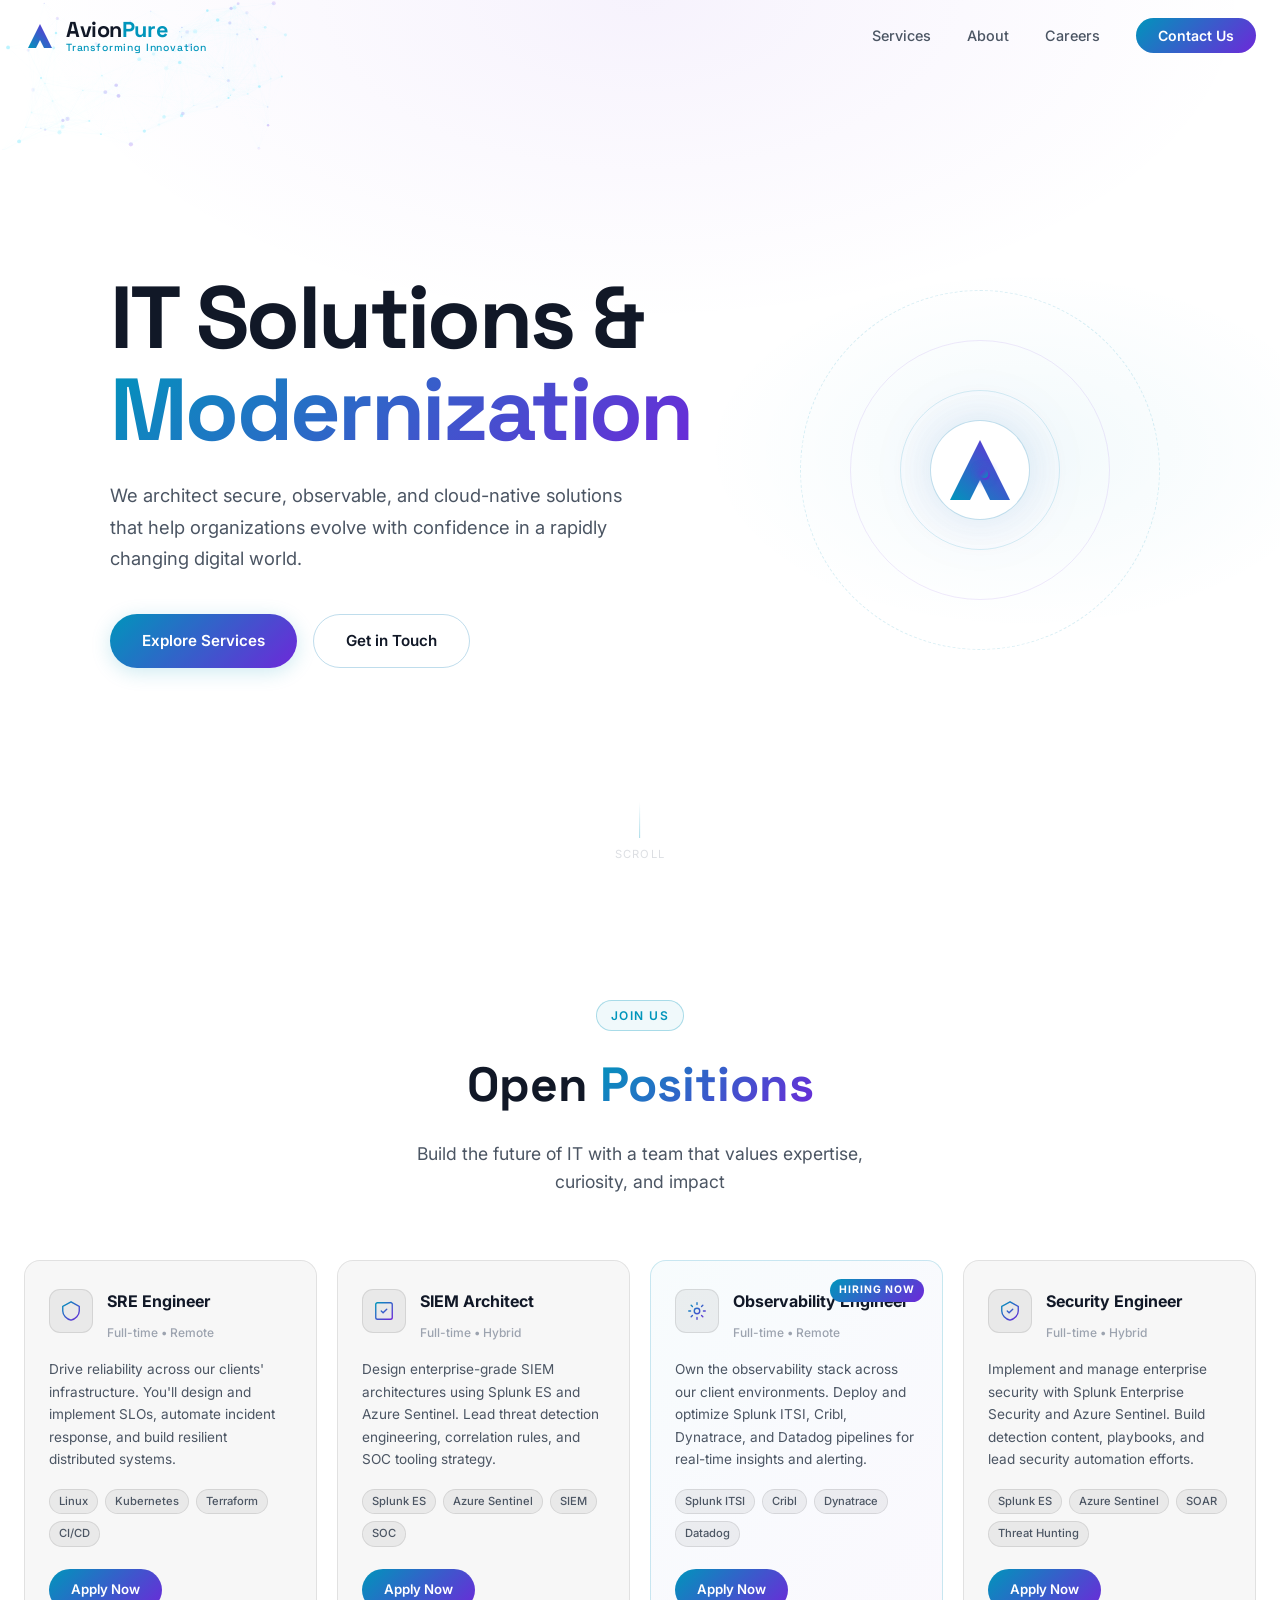
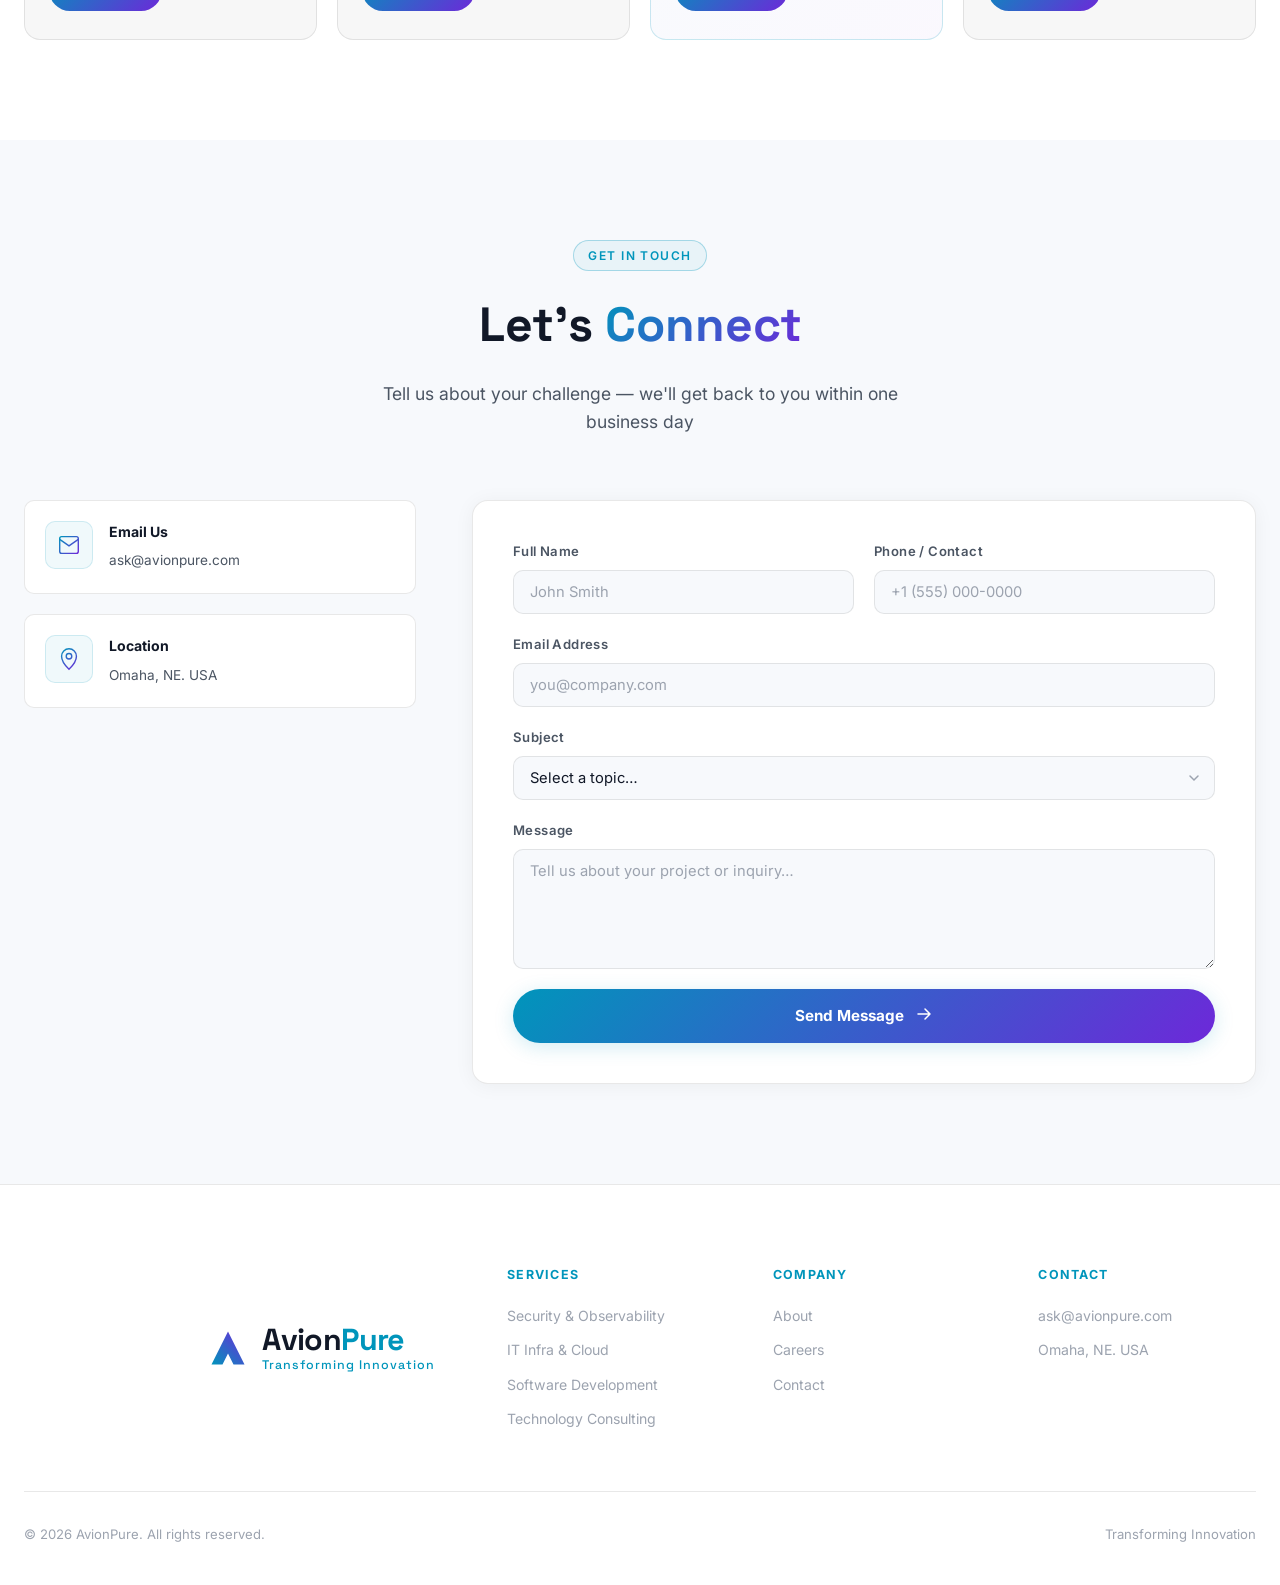
==== index.html @ 93a1b719 "Initial commit — AvionPure corporate website Multi-page website including: - Home (hero, careers, co" ====
<!DOCTYPE html>
<html lang="en">
<head>
  <meta charset="UTF-8" />
  <meta name="viewport" content="width=device-width, initial-scale=1.0" />
  <title>AvionPure — Transforming Innovation</title>
  <link rel="stylesheet" href="styles.css" />
  <link rel="preconnect" href="https://fonts.googleapis.com" />
  <link rel="preconnect" href="https://fonts.gstatic.com" crossorigin />
  <link href="https://fonts.googleapis.com/css2?family=Inter:wght@300;400;500;600;700;800;900&family=Space+Grotesk:wght@400;500;600;700&display=swap" rel="stylesheet" />
</head>
<body>

  <!-- ======= NAV ======= -->
  <nav id="navbar">
    <div class="nav-inner">
      <a href="#hero" class="logo">
        <span class="logo-icon">
          <svg width="32" height="32" viewBox="0 0 32 32" fill="none">
            <path d="M4 28L16 4L28 28H20L16 20L12 28H4Z" fill="url(#logoGrad)"/>
            <defs>
              <linearGradient id="logoGrad" x1="4" y1="28" x2="28" y2="4" gradientUnits="userSpaceOnUse">
                <stop stop-color="#0095bb"/>
                <stop offset="1" stop-color="#6d28d9"/>
              </linearGradient>
            </defs>
          </svg>
        </span>
        <div class="logo-text-wrap">
          <span class="logo-name">Avion<span class="logo-accent">Pure</span></span>
          <span class="logo-tagline">Transforming Innovation</span>
        </div>
      </a>
      <ul class="nav-links">
        <li><a href="services.html">Services</a></li>
        <li><a href="about.html">About</a></li>
        <li><a href="#careers">Careers</a></li>
        <li><a href="#contact" class="btn-nav">Contact Us</a></li>
      </ul>
      <button class="hamburger" id="hamburger" aria-label="Menu">
        <span></span><span></span><span></span>
      </button>
    </div>
    <div class="mobile-menu" id="mobileMenu">
      <a href="services.html">Services</a>
      <a href="about.html">About</a>
      <a href="#careers">Careers</a>
      <a href="#contact">Contact Us</a>
    </div>
  </nav>

  <!-- ======= HERO ======= -->
  <section id="hero">
    <canvas id="particleCanvas"></canvas>
    <div class="hero-content">
      <h1 class="hero-title">
        IT Solutions &amp;<br/>
        <span class="gradient-text">Modernization</span>
      </h1>
      <p class="hero-sub">
        We architect secure, observable, and cloud-native solutions that help organizations evolve with confidence in a rapidly changing digital world.
      </p>
      <div class="hero-cta">
        <a href="services.html" class="btn-primary">Explore Services</a>
        <a href="#contact" class="btn-ghost">Get in Touch</a>
      </div>
    </div>
    <div class="hero-visual">
      <div class="orbit-ring ring-1"></div>
      <div class="orbit-ring ring-2"></div>
      <div class="orbit-ring ring-3"></div>
      <div class="orbit-center">
        <svg width="80" height="80" viewBox="0 0 80 80" fill="none">
          <path d="M10 70L40 10L70 70H50L40 50L30 70H10Z" fill="url(#heroGrad)"/>
          <defs>
            <linearGradient id="heroGrad" x1="10" y1="70" x2="70" y2="10" gradientUnits="userSpaceOnUse">
              <stop stop-color="#0095bb"/>
              <stop offset="1" stop-color="#6d28d9"/>
            </linearGradient>
          </defs>
        </svg>
      </div>
      <div class="orbit-dot dot-1"></div>
      <div class="orbit-dot dot-2"></div>
      <div class="orbit-dot dot-3"></div>
    </div>
    <div class="scroll-indicator">
      <div class="scroll-line"></div>
      <span>Scroll</span>
    </div>
  </section>

  <!-- ======= CAREERS ======= -->
  <section id="careers">
    <div class="container">
      <div class="section-header">
        <div class="section-tag">Join Us</div>
        <h2>Open <span class="gradient-text">Positions</span></h2>
        <p>Build the future of IT with a team that values expertise, curiosity, and impact</p>
      </div>
      <div class="jobs-list">

        <div class="job-card">
          <div class="job-header">
            <div class="job-icon">
              <svg width="22" height="22" viewBox="0 0 24 24" fill="none">
                <path d="M12 2L3 7V12C3 16.55 7.08 20.74 12 22C16.92 20.74 21 16.55 21 12V7L12 2Z" stroke="url(#j1)" stroke-width="1.5" fill="none"/>
                <defs><linearGradient id="j1" x1="3" y1="2" x2="21" y2="22" gradientUnits="userSpaceOnUse"><stop stop-color="#0095bb"/><stop offset="1" stop-color="#6d28d9"/></linearGradient></defs>
              </svg>
            </div>
            <div>
              <h3>SRE Engineer</h3>
              <span class="job-type">Full-time &bull; Remote</span>
            </div>
          </div>
          <p>Drive reliability across our clients' infrastructure. You'll design and implement SLOs, automate incident response, and build resilient distributed systems.</p>
          <div class="job-skills">
            <span>Linux</span><span>Kubernetes</span><span>Terraform</span><span>CI/CD</span>
          </div>
          <a href="jobs/job-sre-engineer.html" class="btn-apply">Apply Now</a>
        </div>

        <div class="job-card">
          <div class="job-header">
            <div class="job-icon">
              <svg width="22" height="22" viewBox="0 0 24 24" fill="none">
                <rect x="3" y="3" width="18" height="18" rx="2" stroke="url(#j2)" stroke-width="1.5" fill="none"/>
                <path d="M9 12L11 14L15 10" stroke="url(#j2)" stroke-width="1.5" stroke-linecap="round"/>
                <defs><linearGradient id="j2" x1="3" y1="3" x2="21" y2="21" gradientUnits="userSpaceOnUse"><stop stop-color="#0095bb"/><stop offset="1" stop-color="#6d28d9"/></linearGradient></defs>
              </svg>
            </div>
            <div>
              <h3>SIEM Architect</h3>
              <span class="job-type">Full-time &bull; Hybrid</span>
            </div>
          </div>
          <p>Design enterprise-grade SIEM architectures using Splunk ES and Azure Sentinel. Lead threat detection engineering, correlation rules, and SOC tooling strategy.</p>
          <div class="job-skills">
            <span>Splunk ES</span><span>Azure Sentinel</span><span>SIEM</span><span>SOC</span>
          </div>
          <a href="jobs/job-siem-architect.html" class="btn-apply">Apply Now</a>
        </div>

        <div class="job-card featured-job">
          <div class="job-badge">Hiring Now</div>
          <div class="job-header">
            <div class="job-icon">
              <svg width="22" height="22" viewBox="0 0 24 24" fill="none">
                <circle cx="12" cy="12" r="3" stroke="url(#j3)" stroke-width="1.5" fill="none"/>
                <path d="M12 5V3M12 21V19M5 12H3M21 12H19M7.05 7.05L5.64 5.64M18.36 18.36L16.95 16.95M7.05 16.95L5.64 18.36M18.36 5.64L16.95 7.05" stroke="url(#j3)" stroke-width="1.5" stroke-linecap="round"/>
                <defs><linearGradient id="j3" x1="3" y1="3" x2="21" y2="21" gradientUnits="userSpaceOnUse"><stop stop-color="#0095bb"/><stop offset="1" stop-color="#6d28d9"/></linearGradient></defs>
              </svg>
            </div>
            <div>
              <h3>Observability Engineer</h3>
              <span class="job-type">Full-time &bull; Remote</span>
            </div>
          </div>
          <p>Own the observability stack across our client environments. Deploy and optimize Splunk ITSI, Cribl, Dynatrace, and Datadog pipelines for real-time insights and alerting.</p>
          <div class="job-skills">
            <span>Splunk ITSI</span><span>Cribl</span><span>Dynatrace</span><span>Datadog</span>
          </div>
          <a href="jobs/job-observability-engineer.html" class="btn-apply">Apply Now</a>
        </div>

        <div class="job-card">
          <div class="job-header">
            <div class="job-icon">
              <svg width="22" height="22" viewBox="0 0 24 24" fill="none">
                <path d="M12 2L3 7V12C3 16.55 7.08 20.74 12 22C16.92 20.74 21 16.55 21 12V7L12 2Z" stroke="url(#j4)" stroke-width="1.5" fill="none"/>
                <path d="M9 12L11 14L15 10" stroke="url(#j4)" stroke-width="1.5" stroke-linecap="round"/>
                <defs><linearGradient id="j4" x1="3" y1="2" x2="21" y2="22" gradientUnits="userSpaceOnUse"><stop stop-color="#0095bb"/><stop offset="1" stop-color="#6d28d9"/></linearGradient></defs>
              </svg>
            </div>
            <div>
              <h3>Security Engineer</h3>
              <span class="job-type">Full-time &bull; Hybrid</span>
            </div>
          </div>
          <p>Implement and manage enterprise security with Splunk Enterprise Security and Azure Sentinel. Build detection content, playbooks, and lead security automation efforts.</p>
          <div class="job-skills">
            <span>Splunk ES</span><span>Azure Sentinel</span><span>SOAR</span><span>Threat Hunting</span>
          </div>
          <a href="jobs/job-security-engineer.html" class="btn-apply">Apply Now</a>
        </div>

      </div>
    </div>
  </section>

  <!-- ======= CONTACT ======= -->
  <section id="contact">
    <div class="container">
      <div class="section-header">
        <div class="section-tag">Get in Touch</div>
        <h2>Let's <span class="gradient-text">Connect</span></h2>
        <p>Tell us about your challenge — we'll get back to you within one business day</p>
      </div>
      <div class="contact-grid">
        <div class="contact-info">
          <div class="contact-card">
            <div class="contact-icon">
              <svg width="26" height="26" viewBox="0 0 28 28" fill="none">
                <path d="M4 7C4 5.9 4.9 5 6 5H22C23.1 5 24 5.9 24 7V21C24 22.1 23.1 23 22 23H6C4.9 23 4 22.1 4 21V7Z" stroke="url(#c1)" stroke-width="1.5" fill="none"/>
                <path d="M4 8L14 15L24 8" stroke="url(#c1)" stroke-width="1.5"/>
                <defs><linearGradient id="c1" x1="4" y1="5" x2="24" y2="23" gradientUnits="userSpaceOnUse"><stop stop-color="#0095bb"/><stop offset="1" stop-color="#6d28d9"/></linearGradient></defs>
              </svg>
            </div>
            <div>
              <h4>Email Us</h4>
              <a href="mailto:ask@avionpure.com">ask@avionpure.com</a>
            </div>
          </div>
          <div class="contact-card">
            <div class="contact-icon">
              <svg width="26" height="26" viewBox="0 0 28 28" fill="none">
                <path d="M14 3C9.58 3 6 6.58 6 11C6 17.5 14 25 14 25C14 25 22 17.5 22 11C22 6.58 18.42 3 14 3Z" stroke="url(#c3)" stroke-width="1.5" fill="none"/>
                <circle cx="14" cy="11" r="3" stroke="url(#c3)" stroke-width="1.5" fill="none"/>
                <defs><linearGradient id="c3" x1="6" y1="3" x2="22" y2="25" gradientUnits="userSpaceOnUse"><stop stop-color="#0095bb"/><stop offset="1" stop-color="#6d28d9"/></linearGradient></defs>
              </svg>
            </div>
            <div>
              <h4>Location</h4>
              <span>Omaha, NE. USA</span>
            </div>
          </div>
        </div>

        <form class="contact-form" id="contactForm" novalidate>
          <div class="form-row">
            <div class="form-group">
              <label for="name">Full Name</label>
              <input type="text" id="name" name="name" placeholder="John Smith" required />
            </div>
            <div class="form-group">
              <label for="phone">Phone / Contact</label>
              <input type="text" id="phone" name="phone" placeholder="+1 (555) 000-0000" />
            </div>
          </div>
          <div class="form-group">
            <label for="email">Email Address</label>
            <input type="email" id="email" name="email" placeholder="you@company.com" required />
          </div>
          <div class="form-group">
            <label for="subject">Subject</label>
            <select id="subject" name="subject">
              <option value="">Select a topic…</option>
              <option>Security &amp; Observability</option>
              <option>IT Infra &amp; Cloud</option>
              <option>Software Development</option>
              <option>Technology Consulting</option>
              <option>Careers</option>
              <option>Other</option>
            </select>
          </div>
          <div class="form-group">
            <label for="message">Message</label>
            <textarea id="message" name="message" rows="5" placeholder="Tell us about your project or inquiry…" required></textarea>
          </div>
          <button type="submit" class="btn-submit">
            <span class="btn-text">Send Message</span>
            <span class="btn-icon">
              <svg width="20" height="20" viewBox="0 0 20 20" fill="none">
                <path d="M4 10H16M16 10L11 5M16 10L11 15" stroke="white" stroke-width="1.5" stroke-linecap="round"/>
              </svg>
            </span>
          </button>
          <div class="form-success" id="formSuccess">
            <svg width="24" height="24" viewBox="0 0 24 24" fill="none">
              <circle cx="12" cy="12" r="10" fill="url(#suc)"/>
              <path d="M8 12L11 15L16 9" stroke="white" stroke-width="2" stroke-linecap="round"/>
              <defs><linearGradient id="suc" x1="2" y1="2" x2="22" y2="22" gradientUnits="userSpaceOnUse"><stop stop-color="#0095bb"/><stop offset="1" stop-color="#6d28d9"/></linearGradient></defs>
            </svg>
            Message sent! We'll be in touch shortly.
          </div>
        </form>
      </div>
    </div>
  </section>

  <!-- ======= FOOTER ======= -->
  <footer>
    <div class="container">
      <div class="footer-grid">
        <div class="footer-brand">
          <a href="#hero" class="logo">
            <span class="logo-icon">
              <svg width="28" height="28" viewBox="0 0 32 32" fill="none">
                <path d="M4 28L16 4L28 28H20L16 20L12 28H4Z" fill="url(#fLogo)"/>
                <defs><linearGradient id="fLogo" x1="4" y1="28" x2="28" y2="4" gradientUnits="userSpaceOnUse"><stop stop-color="#0095bb"/><stop offset="1" stop-color="#6d28d9"/></linearGradient></defs>
              </svg>
            </span>
            <div class="logo-text-wrap">
              <span class="logo-name">Avion<span class="logo-accent">Pure</span></span>
              <span class="logo-tagline">Transforming Innovation</span>
            </div>
          </a>
        </div>
        <div class="footer-col">
          <h5>Services</h5>
          <ul>
            <li><a href="services.html">Security &amp; Observability</a></li>
            <li><a href="services.html">IT Infra &amp; Cloud</a></li>
            <li><a href="services.html">Software Development</a></li>
            <li><a href="services.html">Technology Consulting</a></li>
          </ul>
        </div>
        <div class="footer-col">
          <h5>Company</h5>
          <ul>
            <li><a href="about.html">About</a></li>
            <li><a href="#careers">Careers</a></li>
            <li><a href="#contact">Contact</a></li>
          </ul>
        </div>
        <div class="footer-col">
          <h5>Contact</h5>
          <ul>
            <li><a href="mailto:ask@avionpure.com">ask@avionpure.com</a></li>
            <li>Omaha, NE. USA</li>
          </ul>
        </div>
      </div>
      <div class="footer-bottom">
        <span>&copy; 2026 AvionPure. All rights reserved.</span>
        <span>Transforming Innovation</span>
      </div>
    </div>
  </footer>

  <script src="script.js"></script>
</body>
</html>
---- styles.css ----
/* ===== RESET & BASE ===== */
*, *::before, *::after { box-sizing: border-box; margin: 0; padding: 0; }

:root {
  --bg: #ffffff;
  --bg2: #f7f9fc;
  --bg3: #edf0f7;
  --surface: rgba(0,0,0,0.03);
  --surface2: rgba(0,0,0,0.055);
  --border: rgba(0,0,0,0.09);
  --border2: rgba(0,120,180,0.25);
  --text: #111827;
  --text2: #4b5563;
  --text3: #9ca3af;
  --cyan: #0095bb;
  --purple: #6d28d9;
  --grad: linear-gradient(135deg, #0095bb, #6d28d9);
  --grad2: linear-gradient(135deg, #6d28d9, #0095bb);
  --glow-cyan: 0 0 40px rgba(0,149,187,0.12);
  --glow-purple: 0 0 40px rgba(109,40,217,0.12);
  --radius: 16px;
  --radius-sm: 10px;
  --transition: 0.3s cubic-bezier(0.4,0,0.2,1);
}

html { scroll-behavior: smooth; font-size: 16px; }

body {
  background: var(--bg);
  color: var(--text);
  font-family: 'Inter', sans-serif;
  line-height: 1.6;
  overflow-x: hidden;
}

.container { max-width: 1280px; margin: 0 auto; padding: 0 24px; }

a { text-decoration: none; color: inherit; }
ul { list-style: none; }
img { display: block; max-width: 100%; }

/* ===== SCROLLBAR ===== */
::-webkit-scrollbar { width: 6px; }
::-webkit-scrollbar-track { background: var(--bg2); }
::-webkit-scrollbar-thumb { background: rgba(0,149,187,0.3); border-radius: 3px; }

/* ===== SELECTION ===== */
::selection { background: rgba(0,149,187,0.15); color: var(--text); }

/* ===== GRADIENT TEXT ===== */
.gradient-text {
  background: var(--grad);
  -webkit-background-clip: text;
  background-clip: text;
  -webkit-text-fill-color: transparent;
}

/* ===== SECTION BASE ===== */
section { padding: 100px 0; position: relative; }
section:nth-child(even) { background: var(--bg2); }

.section-header { text-align: center; margin-bottom: 64px; }
.section-header h2 { font-size: clamp(2rem, 4vw, 3rem); font-weight: 800; font-family: 'Space Grotesk', sans-serif; margin-bottom: 16px; }
.section-header p { color: var(--text2); font-size: 1.1rem; max-width: 520px; margin: 0 auto; }

.section-tag {
  display: inline-block;
  font-size: 0.75rem;
  font-weight: 600;
  letter-spacing: 0.12em;
  text-transform: uppercase;
  color: var(--cyan);
  border: 1px solid rgba(0,149,187,0.3);
  background: rgba(0,149,187,0.06);
  padding: 5px 14px;
  border-radius: 100px;
  margin-bottom: 16px;
}

/* ===== NAVBAR ===== */
#navbar {
  position: fixed;
  top: 0; left: 0; right: 0;
  z-index: 1000;
  transition: var(--transition);
  padding: 0;
}
#navbar.scrolled {
  background: rgba(255,255,255,0.92);
  backdrop-filter: blur(20px);
  border-bottom: 1px solid var(--border);
  box-shadow: 0 2px 24px rgba(0,0,0,0.07);
}
.nav-inner {
  max-width: 1280px;
  margin: 0 auto;
  padding: 18px 24px;
  display: flex;
  align-items: center;
  justify-content: space-between;
}
.logo {
  font-family: 'Space Grotesk', sans-serif;
  font-weight: 700;
  display: flex;
  align-items: center;
  gap: 10px;
  color: var(--text);
  letter-spacing: -0.02em;
  text-decoration: none;
}
.logo-text-wrap {
  display: flex;
  flex-direction: column;
  line-height: 1.1;
}
.logo-name {
  font-size: 1.35rem;
  font-weight: 700;
  letter-spacing: -0.02em;
}
.logo-accent { color: var(--cyan); }
.logo-tagline {
  font-size: 0.65rem;
  font-weight: 500;
  letter-spacing: 0.08em;
  text-transform: none;
  color: var(--cyan);
}
.logo-icon { display: flex; align-items: center; }
.nav-links {
  display: flex;
  align-items: center;
  gap: 36px;
}
.nav-links a {
  font-size: 0.9rem;
  font-weight: 500;
  color: var(--text2);
  transition: color var(--transition);
}
.nav-links a:hover { color: var(--text); }
.btn-nav {
  background: var(--grad);
  color: white !important;
  padding: 9px 22px;
  border-radius: 100px;
  font-weight: 600 !important;
  font-size: 0.88rem !important;
  transition: opacity var(--transition), transform var(--transition) !important;
}
.btn-nav:hover { opacity: 0.9; transform: translateY(-1px); }
.hamburger {
  display: none;
  flex-direction: column;
  gap: 5px;
  background: none;
  border: none;
  cursor: pointer;
  padding: 4px;
}
.hamburger span {
  display: block;
  width: 24px; height: 2px;
  background: var(--text);
  border-radius: 2px;
  transition: var(--transition);
}
.mobile-menu {
  display: none;
  flex-direction: column;
  gap: 0;
  background: rgba(255,255,255,0.97);
  border-top: 1px solid var(--border);
  padding: 0;
  max-height: 0;
  overflow: hidden;
  transition: max-height 0.4s ease, padding 0.3s;
}
.mobile-menu.open {
  max-height: 300px;
  padding: 12px 0 20px;
}
.mobile-menu a {
  padding: 14px 28px;
  font-size: 1rem;
  font-weight: 500;
  color: var(--text2);
  transition: color var(--transition);
}
.mobile-menu a:hover { color: var(--cyan); }

/* ===== HERO ===== */
#hero {
  min-height: 100vh;
  display: flex;
  align-items: center;
  justify-content: center;
  position: relative;
  overflow: hidden;
  padding: 120px 24px 80px;
  background: radial-gradient(ellipse 80% 60% at 50% 0%, rgba(109,40,217,0.06) 0%, transparent 60%),
              radial-gradient(ellipse 50% 40% at 80% 50%, rgba(0,149,187,0.05) 0%, transparent 50%),
              var(--bg);
}
#particleCanvas {
  position: absolute;
  inset: 0;
  pointer-events: none;
  opacity: 0.45;
}
.hero-content {
  position: relative;
  z-index: 2;
  max-width: 680px;
  flex: 1;
}
.hero-badge {
  display: inline-flex;
  align-items: center;
  gap: 8px;
  font-size: 0.8rem;
  font-weight: 600;
  letter-spacing: 0.1em;
  text-transform: uppercase;
  color: var(--cyan);
  border: 1px solid rgba(0,149,187,0.25);
  background: rgba(0,149,187,0.06);
  padding: 6px 16px;
  border-radius: 100px;
  margin-bottom: 28px;
  animation: fadeUp 0.8s ease both;
}
.hero-badge::before {
  content: '';
  width: 6px; height: 6px;
  border-radius: 50%;
  background: var(--cyan);
  animation: pulse 2s infinite;
}
@keyframes pulse {
  0%, 100% { opacity: 1; transform: scale(1); }
  50% { opacity: 0.4; transform: scale(0.7); }
}
.hero-title {
  font-family: 'Space Grotesk', sans-serif;
  font-size: clamp(3rem, 7vw, 5.5rem);
  font-weight: 800;
  line-height: 1.05;
  letter-spacing: -0.03em;
  margin-bottom: 24px;
  color: var(--text);
  animation: fadeUp 0.8s 0.1s ease both;
}
.hero-sub {
  font-size: 1.15rem;
  color: var(--text2);
  line-height: 1.7;
  max-width: 520px;
  margin-bottom: 40px;
  animation: fadeUp 0.8s 0.2s ease both;
}
.hero-cta {
  display: flex;
  gap: 16px;
  flex-wrap: wrap;
  animation: fadeUp 0.8s 0.3s ease both;
}
.btn-primary {
  display: inline-flex;
  align-items: center;
  gap: 8px;
  background: var(--grad);
  color: white;
  padding: 14px 32px;
  border-radius: 100px;
  font-weight: 600;
  font-size: 0.95rem;
  transition: transform var(--transition), box-shadow var(--transition);
  box-shadow: 0 4px 20px rgba(0,149,187,0.2);
}
.btn-primary:hover {
  transform: translateY(-2px);
  box-shadow: 0 8px 28px rgba(0,149,187,0.3);
}
.btn-ghost {
  display: inline-flex;
  align-items: center;
  gap: 8px;
  background: transparent;
  color: var(--text);
  padding: 14px 32px;
  border-radius: 100px;
  font-weight: 600;
  font-size: 0.95rem;
  border: 1px solid var(--border2);
  transition: background var(--transition), border-color var(--transition), transform var(--transition);
}
.btn-ghost:hover {
  background: rgba(0,149,187,0.05);
  border-color: var(--cyan);
  transform: translateY(-2px);
}

/* ===== HERO VISUAL ===== */
.hero-visual {
  position: relative;
  width: 380px;
  height: 380px;
  flex-shrink: 0;
  display: none;
}
@media (min-width: 1024px) { .hero-visual { display: block; } }

.orbit-ring {
  position: absolute;
  border-radius: 50%;
  border: 1px solid rgba(0,149,187,0.15);
  top: 50%; left: 50%;
  transform: translate(-50%, -50%);
}
.ring-1 { width: 160px; height: 160px; animation: spin 8s linear infinite; }
.ring-2 { width: 260px; height: 260px; border-color: rgba(109,40,217,0.1); animation: spin 14s linear infinite reverse; }
.ring-3 { width: 360px; height: 360px; border-style: dashed; animation: spin 22s linear infinite; }

.orbit-center {
  position: absolute;
  top: 50%; left: 50%;
  transform: translate(-50%, -50%);
  width: 100px; height: 100px;
  background: var(--bg);
  border: 1px solid var(--border2);
  border-radius: 50%;
  display: flex;
  align-items: center;
  justify-content: center;
  box-shadow: 0 0 40px rgba(0,149,187,0.1), 0 0 80px rgba(109,40,217,0.07);
  animation: float 4s ease-in-out infinite;
}

.orbit-dot {
  position: absolute;
  width: 10px; height: 10px;
  border-radius: 50%;
  background: var(--grad);
  top: 50%; left: 50%;
}
.dot-1 { animation: orbitDot 8s linear infinite; box-shadow: 0 0 10px var(--cyan); }
.dot-2 { animation: orbitDot2 14s linear infinite reverse; box-shadow: 0 0 10px var(--purple); width: 7px; height: 7px; }
.dot-3 { animation: orbitDot3 22s linear infinite; background: var(--grad2); box-shadow: 0 0 10px var(--purple); width: 8px; height: 8px; }

@keyframes orbitDot {
  from { transform: rotate(0deg) translateX(80px); }
  to   { transform: rotate(360deg) translateX(80px); }
}
@keyframes orbitDot2 {
  from { transform: rotate(0deg) translateX(130px); }
  to   { transform: rotate(360deg) translateX(130px); }
}
@keyframes orbitDot3 {
  from { transform: rotate(60deg) translateX(180px); }
  to   { transform: rotate(420deg) translateX(180px); }
}

@keyframes spin { from { transform: translate(-50%,-50%) rotate(0); } to { transform: translate(-50%,-50%) rotate(360deg); } }
@keyframes float { 0%, 100% { transform: translate(-50%,-50%) translateY(0); } 50% { transform: translate(-50%,-50%) translateY(-12px); } }

/* ===== SCROLL INDICATOR ===== */
.scroll-indicator {
  position: absolute;
  bottom: 36px;
  left: 50%;
  transform: translateX(-50%);
  display: flex;
  flex-direction: column;
  align-items: center;
  gap: 8px;
  opacity: 0.35;
  font-size: 0.7rem;
  letter-spacing: 0.1em;
  text-transform: uppercase;
  color: var(--text3);
}
.scroll-line {
  width: 1px;
  height: 36px;
  background: linear-gradient(to bottom, transparent, var(--cyan));
  animation: scrollPulse 2s ease infinite;
}
@keyframes scrollPulse {
  0% { transform: scaleY(0); transform-origin: top; }
  50% { transform: scaleY(1); transform-origin: top; }
  51% { transform: scaleY(1); transform-origin: bottom; }
  100% { transform: scaleY(0); transform-origin: bottom; }
}

/* ===== SERVICES ===== */
#services { background: var(--bg); }
.services-grid {
  display: grid;
  grid-template-columns: repeat(4, 1fr);
  gap: 20px;
}
@media (max-width: 1024px) { .services-grid { grid-template-columns: repeat(2, 1fr); } }
@media (max-width: 600px)  { .services-grid { grid-template-columns: 1fr; } }

.service-card {
  position: relative;
  background: var(--surface);
  border: 1px solid var(--border);
  border-radius: var(--radius);
  padding: 32px 26px;
  transition: transform var(--transition), border-color var(--transition), box-shadow var(--transition);
  overflow: hidden;
  cursor: default;
}
.service-card:hover {
  transform: translateY(-5px);
  border-color: rgba(0,149,187,0.3);
  box-shadow: 0 8px 32px rgba(0,0,0,0.07);
}
.service-card:hover .card-glow { opacity: 1; }
.card-glow {
  position: absolute;
  inset: -1px;
  border-radius: var(--radius);
  background: radial-gradient(ellipse at top left, rgba(0,149,187,0.06), transparent 60%);
  opacity: 0;
  transition: opacity var(--transition);
  pointer-events: none;
}
.service-card.featured {
  border-color: rgba(0,149,187,0.2);
  background: linear-gradient(135deg, rgba(0,149,187,0.04), rgba(109,40,217,0.04));
}
.featured-badge {
  position: absolute;
  top: 18px; right: 18px;
  font-size: 0.68rem;
  font-weight: 600;
  letter-spacing: 0.08em;
  text-transform: uppercase;
  background: var(--grad);
  color: white;
  padding: 3px 10px;
  border-radius: 100px;
}
.service-icon {
  width: 58px; height: 58px;
  background: var(--surface2);
  border: 1px solid var(--border);
  border-radius: 13px;
  display: flex;
  align-items: center;
  justify-content: center;
  margin-bottom: 20px;
  transition: border-color var(--transition);
}
.service-card:hover .service-icon { border-color: rgba(0,149,187,0.3); }
.service-card h3 {
  font-family: 'Space Grotesk', sans-serif;
  font-size: 1.08rem;
  font-weight: 700;
  margin-bottom: 10px;
  color: var(--text);
}
.service-card p { color: var(--text2); font-size: 0.88rem; line-height: 1.65; margin-bottom: 18px; }
.service-tags { display: flex; flex-wrap: wrap; gap: 7px; margin-bottom: 20px; }
.service-tags li {
  font-size: 0.7rem;
  font-weight: 600;
  letter-spacing: 0.04em;
  color: var(--cyan);
  background: rgba(0,149,187,0.07);
  border: 1px solid rgba(0,149,187,0.15);
  padding: 3px 9px;
  border-radius: 100px;
}
.card-link {
  display: inline-flex;
  align-items: center;
  gap: 6px;
  font-size: 0.86rem;
  font-weight: 600;
  color: var(--cyan);
  transition: gap var(--transition);
}
.card-link:hover { gap: 10px; }

/* ===== ABOUT ===== */
#about { background: var(--bg2); }
.about-grid {
  display: grid;
  grid-template-columns: 1fr;
  gap: 0;
  max-width: 820px;
  margin: 0 auto;
}

.about-text .section-tag { display: inline-block; }
.about-text h2 {
  font-family: 'Space Grotesk', sans-serif;
  font-size: clamp(1.8rem, 3.5vw, 2.8rem);
  font-weight: 800;
  margin: 12px 0 20px;
  line-height: 1.1;
  color: var(--text);
}
.about-text > p { color: var(--text2); font-size: 1rem; line-height: 1.75; margin-bottom: 40px; }

.about-pillars { display: grid; grid-template-columns: repeat(3, 1fr); gap: 28px; }
@media (max-width: 700px) { .about-pillars { grid-template-columns: 1fr; gap: 20px; } }

.pillar {
  display: flex;
  flex-direction: column;
  gap: 12px;
  background: var(--bg);
  border: 1px solid var(--border);
  border-radius: var(--radius-sm);
  padding: 24px 20px;
  transition: border-color var(--transition), box-shadow var(--transition);
}
.pillar:hover {
  border-color: rgba(0,149,187,0.25);
  box-shadow: 0 4px 20px rgba(0,0,0,0.06);
}
.pillar-icon {
  width: 40px; height: 40px;
  background: linear-gradient(135deg, rgba(0,149,187,0.1), rgba(109,40,217,0.1));
  border: 1px solid rgba(0,149,187,0.2);
  border-radius: 10px;
  display: flex;
  align-items: center;
  justify-content: center;
  font-size: 1.1rem;
}
.pillar h4 { font-weight: 700; font-size: 0.95rem; color: var(--text); }
.pillar p { color: var(--text2); font-size: 0.86rem; line-height: 1.6; }

/* ===== CAREERS ===== */
#careers { background: var(--bg); }
.jobs-list {
  display: grid;
  grid-template-columns: repeat(4, 1fr);
  gap: 20px;
}
@media (max-width: 1024px) { .jobs-list { grid-template-columns: repeat(2, 1fr); } }
@media (max-width: 600px)  { .jobs-list { grid-template-columns: 1fr; } }

.job-card {
  background: var(--surface);
  border: 1px solid var(--border);
  border-radius: var(--radius);
  padding: 28px 24px;
  transition: var(--transition);
  position: relative;
  overflow: hidden;
  display: flex;
  flex-direction: column;
}
.job-card:hover {
  border-color: rgba(0,149,187,0.3);
  transform: translateY(-4px);
  box-shadow: 0 8px 28px rgba(0,0,0,0.07);
}
.job-card.featured-job {
  border-color: rgba(0,149,187,0.2);
  background: linear-gradient(135deg, rgba(0,149,187,0.03), rgba(109,40,217,0.03));
}
.job-badge {
  position: absolute;
  top: 18px; right: 18px;
  font-size: 0.65rem;
  font-weight: 700;
  letter-spacing: 0.1em;
  text-transform: uppercase;
  background: var(--grad);
  color: white;
  padding: 3px 9px;
  border-radius: 100px;
}
.job-header {
  display: flex;
  align-items: flex-start;
  gap: 14px;
  margin-bottom: 14px;
}
.job-icon {
  flex-shrink: 0;
  width: 44px; height: 44px;
  background: var(--surface2);
  border: 1px solid var(--border);
  border-radius: 11px;
  display: flex;
  align-items: center;
  justify-content: center;
  transition: border-color var(--transition);
}
.job-card:hover .job-icon { border-color: rgba(0,149,187,0.3); }
.job-header h3 { font-weight: 700; font-size: 1rem; margin-bottom: 4px; color: var(--text); }
.job-type { font-size: 0.75rem; color: var(--text3); font-weight: 500; }
.job-card > p { color: var(--text2); font-size: 0.85rem; line-height: 1.65; margin-bottom: 18px; flex: 1; }
.job-skills { display: flex; flex-wrap: wrap; gap: 7px; margin-bottom: 22px; }
.job-skills span {
  font-size: 0.7rem;
  font-weight: 500;
  color: var(--text2);
  background: var(--surface2);
  border: 1px solid var(--border);
  padding: 3px 9px;
  border-radius: 100px;
}
.btn-apply {
  display: inline-flex;
  align-items: center;
  gap: 6px;
  background: var(--grad);
  color: white;
  padding: 10px 22px;
  border-radius: 100px;
  font-weight: 600;
  font-size: 0.83rem;
  transition: transform var(--transition), box-shadow var(--transition);
  align-self: flex-start;
}
.btn-apply:hover {
  transform: translateY(-2px);
  box-shadow: 0 6px 18px rgba(0,149,187,0.22);
}

/* ===== CONTACT ===== */
#contact { background: var(--bg2); }
.contact-grid {
  display: grid;
  grid-template-columns: 1fr 2fr;
  gap: 56px;
  align-items: flex-start;
}
@media (max-width: 860px) { .contact-grid { grid-template-columns: 1fr; gap: 36px; } }

.contact-info { display: flex; flex-direction: column; gap: 20px; }
.contact-card {
  display: flex;
  align-items: flex-start;
  gap: 16px;
  background: var(--bg);
  border: 1px solid var(--border);
  border-radius: var(--radius-sm);
  padding: 20px;
  transition: var(--transition);
}
.contact-card:hover { border-color: var(--border2); transform: translateX(4px); box-shadow: 0 4px 16px rgba(0,0,0,0.06); }
.contact-icon {
  flex-shrink: 0;
  width: 48px; height: 48px;
  background: rgba(0,149,187,0.06);
  border: 1px solid rgba(0,149,187,0.15);
  border-radius: 10px;
  display: flex;
  align-items: center;
  justify-content: center;
}
.contact-card h4 { font-weight: 700; font-size: 0.88rem; margin-bottom: 4px; color: var(--text); }
.contact-card a, .contact-card span { color: var(--text2); font-size: 0.85rem; transition: color var(--transition); }
.contact-card a:hover { color: var(--cyan); }

/* ===== FORM ===== */
.contact-form {
  background: var(--bg);
  border: 1px solid var(--border);
  border-radius: var(--radius);
  padding: 40px;
  box-shadow: 0 2px 20px rgba(0,0,0,0.05);
}
.form-row { display: grid; grid-template-columns: 1fr 1fr; gap: 20px; }
@media (max-width: 600px) { .form-row { grid-template-columns: 1fr; } }

.form-group { display: flex; flex-direction: column; gap: 8px; margin-bottom: 20px; }
.form-group label { font-size: 0.82rem; font-weight: 600; color: var(--text2); letter-spacing: 0.03em; }
.form-group input,
.form-group select,
.form-group textarea {
  background: var(--bg2);
  border: 1px solid var(--border);
  border-radius: var(--radius-sm);
  padding: 12px 16px;
  color: var(--text);
  font-family: inherit;
  font-size: 0.92rem;
  transition: border-color var(--transition), box-shadow var(--transition);
  outline: none;
  width: 100%;
}
.form-group select {
  appearance: none;
  background-image: url("data:image/svg+xml,%3Csvg width='16' height='16' viewBox='0 0 16 16' fill='none' xmlns='http://www.w3.org/2000/svg'%3E%3Cpath d='M4 6L8 10L12 6' stroke='%239ca3af' stroke-width='1.5' stroke-linecap='round'/%3E%3C/svg%3E");
  background-repeat: no-repeat;
  background-position: right 12px center;
  background-color: var(--bg2);
  padding-right: 36px;
}
.form-group input:focus,
.form-group select:focus,
.form-group textarea:focus {
  border-color: rgba(0,149,187,0.4);
  box-shadow: 0 0 0 3px rgba(0,149,187,0.07);
  background: var(--bg);
}
.form-group input::placeholder,
.form-group textarea::placeholder { color: var(--text3); }
.form-group textarea { resize: vertical; min-height: 120px; }

.btn-submit {
  width: 100%;
  display: flex;
  align-items: center;
  justify-content: center;
  gap: 10px;
  background: var(--grad);
  color: white;
  border: none;
  padding: 15px 32px;
  border-radius: 100px;
  font-size: 0.95rem;
  font-weight: 700;
  font-family: inherit;
  cursor: pointer;
  transition: transform var(--transition), box-shadow var(--transition), opacity var(--transition);
  box-shadow: 0 4px 20px rgba(0,149,187,0.18);
}
.btn-submit:hover {
  transform: translateY(-2px);
  box-shadow: 0 8px 28px rgba(0,149,187,0.28);
}
.btn-submit:active { transform: translateY(0); }

.form-success {
  display: none;
  align-items: center;
  gap: 12px;
  margin-top: 16px;
  padding: 14px 18px;
  background: rgba(0,149,187,0.05);
  border: 1px solid rgba(0,149,187,0.2);
  border-radius: var(--radius-sm);
  color: var(--text);
  font-size: 0.9rem;
  font-weight: 500;
}
.form-success.show { display: flex; animation: fadeUp 0.4s ease; }

/* ===== FOOTER ===== */
footer {
  background: var(--bg);
  border-top: 1px solid var(--border);
  padding: 80px 0 40px;
}
.footer-grid {
  display: grid;
  grid-template-columns: 2fr 1fr 1fr 1fr;
  gap: 48px;
  margin-bottom: 60px;
}
@media (max-width: 860px) { .footer-grid { grid-template-columns: 1fr 1fr; gap: 32px; } }
@media (max-width: 540px) { .footer-grid { grid-template-columns: 1fr; } }

.footer-brand {
  display: flex;
  align-items: center;
  justify-content: flex-end;
  padding-right: 24px;
}
.footer-brand .logo {
  flex-direction: row;
  align-items: center;
  gap: 12px;
}
.footer-brand .logo-icon svg {
  width: 44px;
  height: 44px;
}
.footer-brand .logo-text-wrap {
  gap: 3px;
}
.footer-brand .logo-name {
  font-size: 1.9rem;
}
.footer-brand .logo-tagline {
  font-size: 0.78rem;
  letter-spacing: 0.08em;
}
.footer-col h5 {
  font-weight: 700;
  font-size: 0.78rem;
  letter-spacing: 0.1em;
  text-transform: uppercase;
  color: var(--cyan);
  margin-bottom: 20px;
}
.footer-col ul { display: flex; flex-direction: column; gap: 12px; }
.footer-col li a, .footer-col li {
  color: var(--text3);
  font-size: 0.88rem;
  transition: color var(--transition);
}
.footer-col li a:hover { color: var(--cyan); }

.footer-bottom {
  border-top: 1px solid var(--border);
  padding-top: 32px;
  display: flex;
  align-items: center;
  justify-content: space-between;
  font-size: 0.82rem;
  color: var(--text3);
  flex-wrap: wrap;
  gap: 12px;
}

/* ===== ANIMATIONS ===== */
@keyframes fadeUp {
  from { opacity: 0; transform: translateY(24px); }
  to   { opacity: 1; transform: translateY(0); }
}

.reveal {
  opacity: 0;
  transform: translateY(28px);
  transition: opacity 0.7s ease, transform 0.7s ease;
}
.reveal.visible {
  opacity: 1;
  transform: translateY(0);
}

/* ===== RESPONSIVE ===== */
@media (max-width: 860px) {
  #hero { flex-direction: column; text-align: center; }
  .hero-content { max-width: 100%; }
  .hero-sub, .hero-cta { margin-left: auto; margin-right: auto; }
  .hero-cta { justify-content: center; }
}

@media (max-width: 768px) {
  .nav-links { display: none; }
  .hamburger { display: flex; }
  .mobile-menu { display: flex; }
  section { padding: 72px 0; }
  .contact-form { padding: 28px 20px; }
}
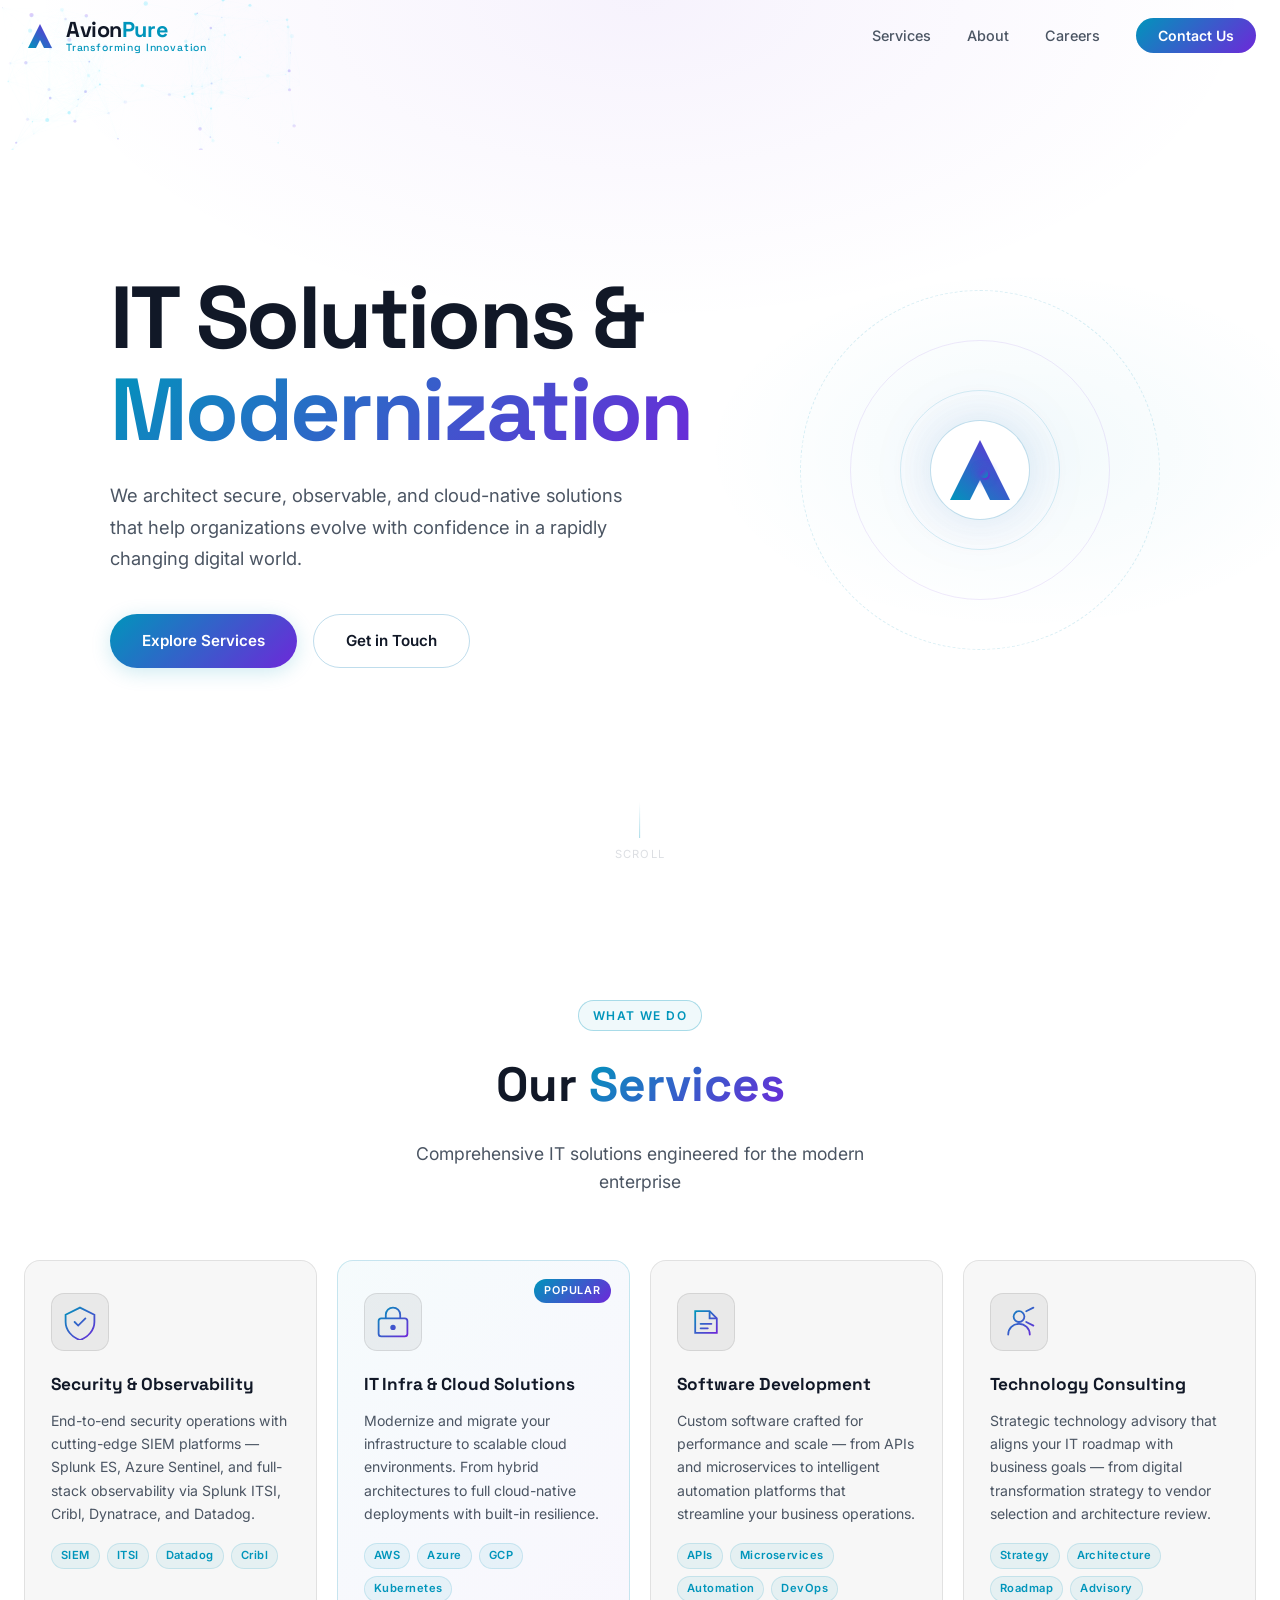
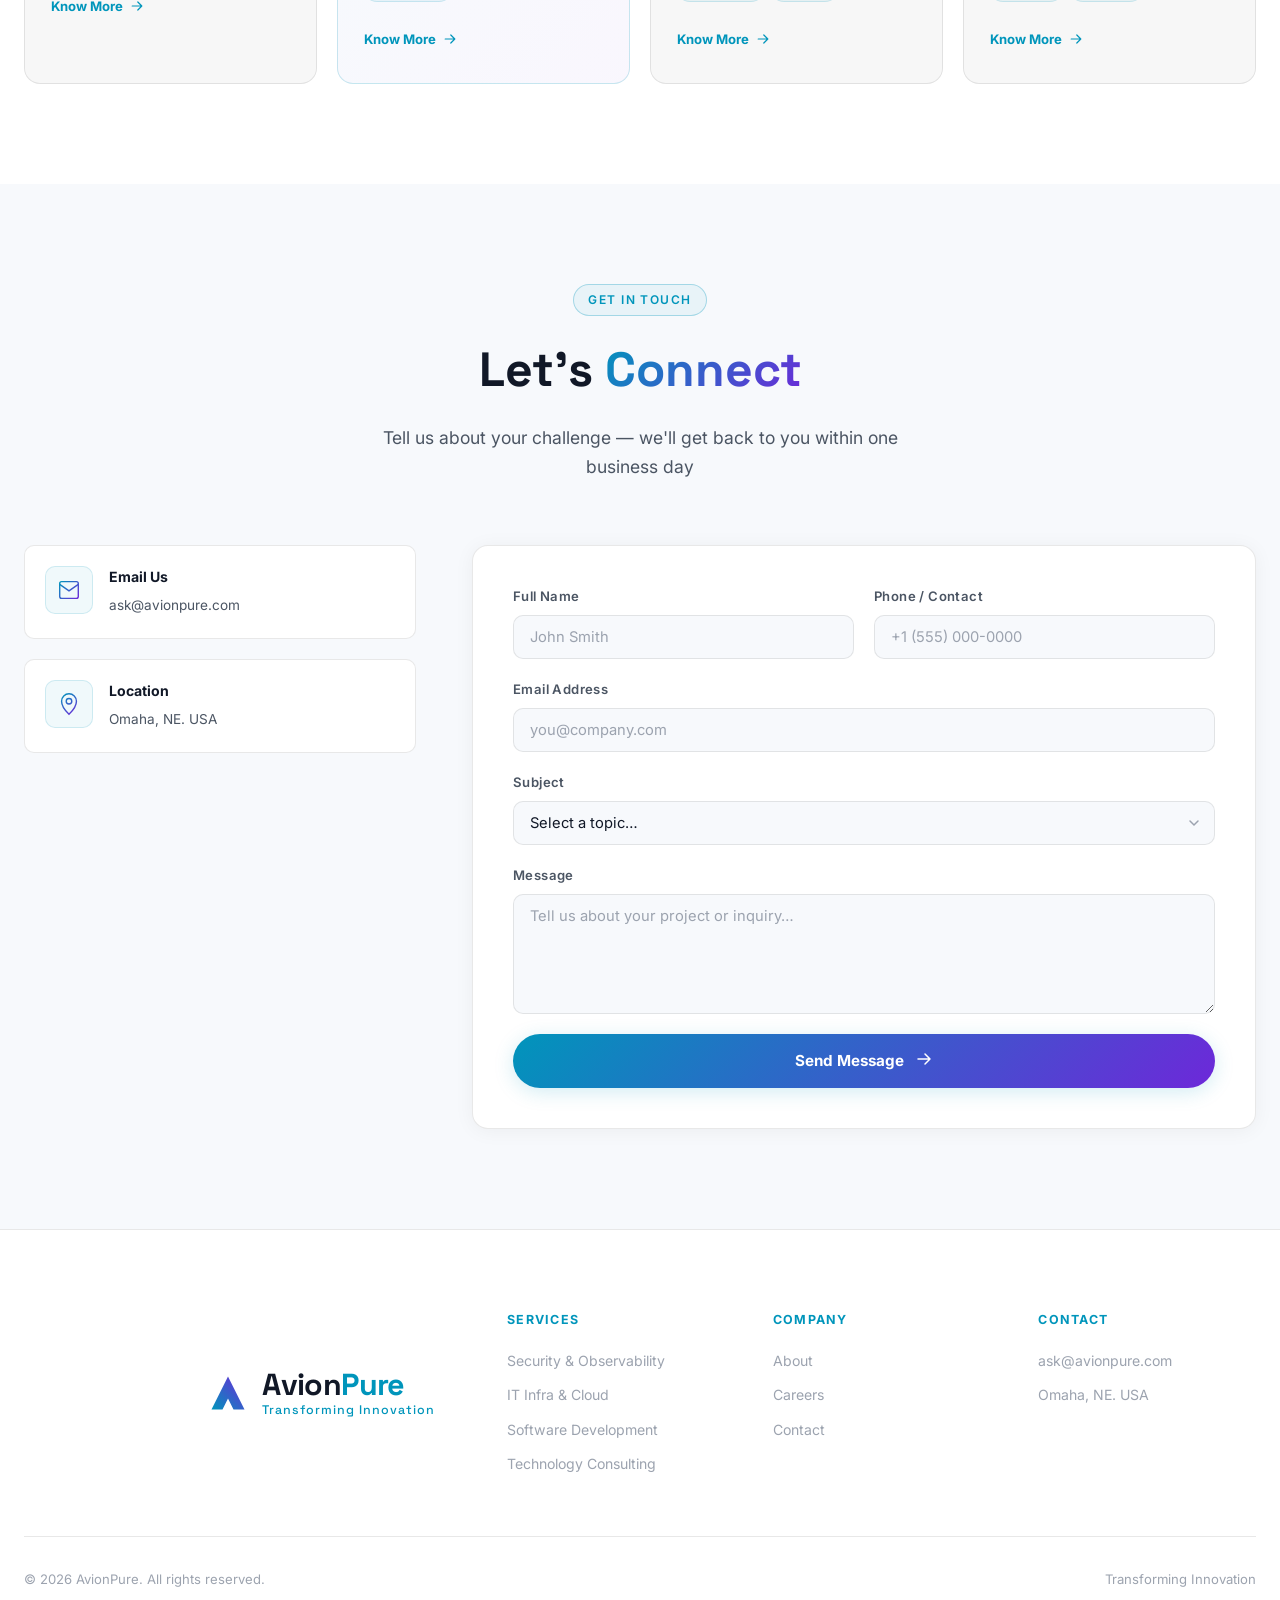
==== commit da327012: "Add careers, service detail pages, visual enhancements & structural improvements - Add careers.html " ====
--- a/index.html
+++ b/index.html
@@ -32,9 +32,9 @@
         </div>
       </a>
       <ul class="nav-links">
-        <li><a href="services.html">Services</a></li>
+        <li><a href="#services">Services</a></li>
         <li><a href="about.html">About</a></li>
-        <li><a href="#careers">Careers</a></li>
+        <li><a href="careers.html">Careers</a></li>
         <li><a href="#contact" class="btn-nav">Contact Us</a></li>
       </ul>
       <button class="hamburger" id="hamburger" aria-label="Menu">
@@ -42,9 +42,9 @@
       </button>
     </div>
     <div class="mobile-menu" id="mobileMenu">
-      <a href="services.html">Services</a>
+      <a href="#services">Services</a>
       <a href="about.html">About</a>
-      <a href="#careers">Careers</a>
+      <a href="careers.html">Careers</a>
       <a href="#contact">Contact Us</a>
     </div>
   </nav>
@@ -61,7 +61,7 @@
         We architect secure, observable, and cloud-native solutions that help organizations evolve with confidence in a rapidly changing digital world.
       </p>
       <div class="hero-cta">
-        <a href="services.html" class="btn-primary">Explore Services</a>
+        <a href="#services" class="btn-primary">Explore Services</a>
         <a href="#contact" class="btn-ghost">Get in Touch</a>
       </div>
     </div>
@@ -90,98 +90,102 @@
     </div>
   </section>
 
-  <!-- ======= CAREERS ======= -->
-  <section id="careers">
+  <!-- ======= SERVICES ======= -->
+  <section id="services">
     <div class="container">
       <div class="section-header">
-        <div class="section-tag">Join Us</div>
-        <h2>Open <span class="gradient-text">Positions</span></h2>
-        <p>Build the future of IT with a team that values expertise, curiosity, and impact</p>
-      </div>
-      <div class="jobs-list">
-
-        <div class="job-card">
-          <div class="job-header">
-            <div class="job-icon">
-              <svg width="22" height="22" viewBox="0 0 24 24" fill="none">
-                <path d="M12 2L3 7V12C3 16.55 7.08 20.74 12 22C16.92 20.74 21 16.55 21 12V7L12 2Z" stroke="url(#j1)" stroke-width="1.5" fill="none"/>
-                <defs><linearGradient id="j1" x1="3" y1="2" x2="21" y2="22" gradientUnits="userSpaceOnUse"><stop stop-color="#0095bb"/><stop offset="1" stop-color="#6d28d9"/></linearGradient></defs>
-              </svg>
-            </div>
-            <div>
-              <h3>SRE Engineer</h3>
-              <span class="job-type">Full-time &bull; Remote</span>
-            </div>
-          </div>
-          <p>Drive reliability across our clients' infrastructure. You'll design and implement SLOs, automate incident response, and build resilient distributed systems.</p>
-          <div class="job-skills">
-            <span>Linux</span><span>Kubernetes</span><span>Terraform</span><span>CI/CD</span>
-          </div>
-          <a href="jobs/job-sre-engineer.html" class="btn-apply">Apply Now</a>
-        </div>
-
-        <div class="job-card">
-          <div class="job-header">
-            <div class="job-icon">
-              <svg width="22" height="22" viewBox="0 0 24 24" fill="none">
-                <rect x="3" y="3" width="18" height="18" rx="2" stroke="url(#j2)" stroke-width="1.5" fill="none"/>
-                <path d="M9 12L11 14L15 10" stroke="url(#j2)" stroke-width="1.5" stroke-linecap="round"/>
-                <defs><linearGradient id="j2" x1="3" y1="3" x2="21" y2="21" gradientUnits="userSpaceOnUse"><stop stop-color="#0095bb"/><stop offset="1" stop-color="#6d28d9"/></linearGradient></defs>
-              </svg>
-            </div>
-            <div>
-              <h3>SIEM Architect</h3>
-              <span class="job-type">Full-time &bull; Hybrid</span>
-            </div>
-          </div>
-          <p>Design enterprise-grade SIEM architectures using Splunk ES and Azure Sentinel. Lead threat detection engineering, correlation rules, and SOC tooling strategy.</p>
-          <div class="job-skills">
-            <span>Splunk ES</span><span>Azure Sentinel</span><span>SIEM</span><span>SOC</span>
-          </div>
-          <a href="jobs/job-siem-architect.html" class="btn-apply">Apply Now</a>
-        </div>
-
-        <div class="job-card featured-job">
-          <div class="job-badge">Hiring Now</div>
-          <div class="job-header">
-            <div class="job-icon">
-              <svg width="22" height="22" viewBox="0 0 24 24" fill="none">
-                <circle cx="12" cy="12" r="3" stroke="url(#j3)" stroke-width="1.5" fill="none"/>
-                <path d="M12 5V3M12 21V19M5 12H3M21 12H19M7.05 7.05L5.64 5.64M18.36 18.36L16.95 16.95M7.05 16.95L5.64 18.36M18.36 5.64L16.95 7.05" stroke="url(#j3)" stroke-width="1.5" stroke-linecap="round"/>
-                <defs><linearGradient id="j3" x1="3" y1="3" x2="21" y2="21" gradientUnits="userSpaceOnUse"><stop stop-color="#0095bb"/><stop offset="1" stop-color="#6d28d9"/></linearGradient></defs>
-              </svg>
-            </div>
-            <div>
-              <h3>Observability Engineer</h3>
-              <span class="job-type">Full-time &bull; Remote</span>
-            </div>
-          </div>
-          <p>Own the observability stack across our client environments. Deploy and optimize Splunk ITSI, Cribl, Dynatrace, and Datadog pipelines for real-time insights and alerting.</p>
-          <div class="job-skills">
-            <span>Splunk ITSI</span><span>Cribl</span><span>Dynatrace</span><span>Datadog</span>
-          </div>
-          <a href="jobs/job-observability-engineer.html" class="btn-apply">Apply Now</a>
-        </div>
-
-        <div class="job-card">
-          <div class="job-header">
-            <div class="job-icon">
-              <svg width="22" height="22" viewBox="0 0 24 24" fill="none">
-                <path d="M12 2L3 7V12C3 16.55 7.08 20.74 12 22C16.92 20.74 21 16.55 21 12V7L12 2Z" stroke="url(#j4)" stroke-width="1.5" fill="none"/>
-                <path d="M9 12L11 14L15 10" stroke="url(#j4)" stroke-width="1.5" stroke-linecap="round"/>
-                <defs><linearGradient id="j4" x1="3" y1="2" x2="21" y2="22" gradientUnits="userSpaceOnUse"><stop stop-color="#0095bb"/><stop offset="1" stop-color="#6d28d9"/></linearGradient></defs>
-              </svg>
-            </div>
-            <div>
-              <h3>Security Engineer</h3>
-              <span class="job-type">Full-time &bull; Hybrid</span>
-            </div>
-          </div>
-          <p>Implement and manage enterprise security with Splunk Enterprise Security and Azure Sentinel. Build detection content, playbooks, and lead security automation efforts.</p>
-          <div class="job-skills">
-            <span>Splunk ES</span><span>Azure Sentinel</span><span>SOAR</span><span>Threat Hunting</span>
-          </div>
-          <a href="jobs/job-security-engineer.html" class="btn-apply">Apply Now</a>
+        <div class="section-tag">What We Do</div>
+        <h2>Our <span class="gradient-text">Services</span></h2>
+        <p>Comprehensive IT solutions engineered for the modern enterprise</p>
+      </div>
+      <div class="services-grid">
+
+        <div class="service-card" data-index="0">
+          <div class="card-glow"></div>
+          <div class="service-icon">
+            <svg width="36" height="36" viewBox="0 0 40 40" fill="none">
+              <path d="M20 4L36 12V20C36 28.84 29.08 37.12 20 40C10.92 37.12 4 28.84 4 20V12L20 4Z" stroke="url(#s1)" stroke-width="2" fill="none"/>
+              <path d="M14 20L18 24L26 16" stroke="url(#s1)" stroke-width="2" stroke-linecap="round"/>
+              <defs>
+                <linearGradient id="s1" x1="4" y1="4" x2="36" y2="40" gradientUnits="userSpaceOnUse">
+                  <stop stop-color="#0095bb"/><stop offset="1" stop-color="#6d28d9"/>
+                </linearGradient>
+              </defs>
+            </svg>
+          </div>
+          <h3>Security &amp; Observability</h3>
+          <p>End-to-end security operations with cutting-edge SIEM platforms — Splunk ES, Azure Sentinel, and full-stack observability via Splunk ITSI, Cribl, Dynatrace, and Datadog.</p>
+          <ul class="service-tags">
+            <li>SIEM</li><li>ITSI</li><li>Datadog</li><li>Cribl</li>
+          </ul>
+          <a href="services/security-observability.html" class="know-more-link">Know More <svg width="16" height="16" viewBox="0 0 20 20" fill="none"><path d="M4 10H16M16 10L11 5M16 10L11 15" stroke="currentColor" stroke-width="1.5" stroke-linecap="round"/></svg></a>
+        </div>
+
+        <div class="service-card featured" data-index="1">
+          <div class="card-glow"></div>
+          <div class="featured-badge">Popular</div>
+          <div class="service-icon">
+            <svg width="36" height="36" viewBox="0 0 40 40" fill="none">
+              <rect x="4" y="16" width="32" height="20" rx="3" stroke="url(#s2)" stroke-width="2" fill="none"/>
+              <path d="M12 16V12C12 7.58 15.58 4 20 4C24.42 4 28 7.58 28 12V16" stroke="url(#s2)" stroke-width="2" fill="none"/>
+              <circle cx="20" cy="26" r="3" fill="url(#s2)"/>
+              <defs>
+                <linearGradient id="s2" x1="4" y1="4" x2="36" y2="36" gradientUnits="userSpaceOnUse">
+                  <stop stop-color="#0095bb"/><stop offset="1" stop-color="#6d28d9"/>
+                </linearGradient>
+              </defs>
+            </svg>
+          </div>
+          <h3>IT Infra &amp; Cloud Solutions</h3>
+          <p>Modernize and migrate your infrastructure to scalable cloud environments. From hybrid architectures to full cloud-native deployments with built-in resilience.</p>
+          <ul class="service-tags">
+            <li>AWS</li><li>Azure</li><li>GCP</li><li>Kubernetes</li>
+          </ul>
+          <a href="services/it-infra-cloud.html" class="know-more-link">Know More <svg width="16" height="16" viewBox="0 0 20 20" fill="none"><path d="M4 10H16M16 10L11 5M16 10L11 15" stroke="currentColor" stroke-width="1.5" stroke-linecap="round"/></svg></a>
+        </div>
+
+        <div class="service-card" data-index="2">
+          <div class="card-glow"></div>
+          <div class="service-icon">
+            <svg width="36" height="36" viewBox="0 0 40 40" fill="none">
+              <path d="M8 8H24L32 16V32H8V8Z" stroke="url(#s3)" stroke-width="2" fill="none"/>
+              <path d="M24 8V16H32" stroke="url(#s3)" stroke-width="2"/>
+              <path d="M14 22H26M14 27H22" stroke="url(#s3)" stroke-width="2" stroke-linecap="round"/>
+              <defs>
+                <linearGradient id="s3" x1="8" y1="8" x2="32" y2="32" gradientUnits="userSpaceOnUse">
+                  <stop stop-color="#0095bb"/><stop offset="1" stop-color="#6d28d9"/>
+                </linearGradient>
+              </defs>
+            </svg>
+          </div>
+          <h3>Software Development</h3>
+          <p>Custom software crafted for performance and scale — from APIs and microservices to intelligent automation platforms that streamline your business operations.</p>
+          <ul class="service-tags">
+            <li>APIs</li><li>Microservices</li><li>Automation</li><li>DevOps</li>
+          </ul>
+          <a href="services/software-development.html" class="know-more-link">Know More <svg width="16" height="16" viewBox="0 0 20 20" fill="none"><path d="M4 10H16M16 10L11 5M16 10L11 15" stroke="currentColor" stroke-width="1.5" stroke-linecap="round"/></svg></a>
+        </div>
+
+        <div class="service-card" data-index="3">
+          <div class="card-glow"></div>
+          <div class="service-icon">
+            <svg width="36" height="36" viewBox="0 0 40 40" fill="none">
+              <circle cx="20" cy="14" r="6" stroke="url(#s4)" stroke-width="2" fill="none"/>
+              <path d="M8 34C8 27.37 13.37 22 20 22C26.63 22 32 27.37 32 34" stroke="url(#s4)" stroke-width="2" stroke-linecap="round" fill="none"/>
+              <path d="M28 8L36 4M28 20L36 24" stroke="url(#s4)" stroke-width="2" stroke-linecap="round"/>
+              <defs>
+                <linearGradient id="s4" x1="4" y1="4" x2="36" y2="36" gradientUnits="userSpaceOnUse">
+                  <stop stop-color="#0095bb"/><stop offset="1" stop-color="#6d28d9"/>
+                </linearGradient>
+              </defs>
+            </svg>
+          </div>
+          <h3>Technology Consulting</h3>
+          <p>Strategic technology advisory that aligns your IT roadmap with business goals — from digital transformation strategy to vendor selection and architecture review.</p>
+          <ul class="service-tags">
+            <li>Strategy</li><li>Architecture</li><li>Roadmap</li><li>Advisory</li>
+          </ul>
+          <a href="services/technology-consulting.html" class="know-more-link">Know More <svg width="16" height="16" viewBox="0 0 20 20" fill="none"><path d="M4 10H16M16 10L11 5M16 10L11 15" stroke="currentColor" stroke-width="1.5" stroke-linecap="round"/></svg></a>
         </div>
 
       </div>
@@ -309,7 +313,7 @@
           <h5>Company</h5>
           <ul>
             <li><a href="about.html">About</a></li>
-            <li><a href="#careers">Careers</a></li>
+            <li><a href="careers.html">Careers</a></li>
             <li><a href="#contact">Contact</a></li>
           </ul>
         </div>
--- a/styles.css
+++ b/styles.css
@@ -465,7 +465,16 @@
   color: var(--text);
 }
 .service-card p { color: var(--text2); font-size: 0.88rem; line-height: 1.65; margin-bottom: 18px; }
-.service-tags { display: flex; flex-wrap: wrap; gap: 7px; margin-bottom: 20px; }
+.service-tags { display: flex; flex-wrap: wrap; gap: 7px; margin-bottom: 24px; }
+.know-more-link {
+  display: inline-flex; align-items: center; gap: 6px;
+  font-size: 0.82rem; font-weight: 700; color: var(--cyan);
+  transition: gap var(--transition), color var(--transition);
+  margin-top: auto;
+}
+.know-more-link:hover { gap: 10px; color: var(--purple); }
+.know-more-link svg { transition: transform var(--transition); }
+.know-more-link:hover svg { transform: translateX(3px); }
 .service-tags li {
   font-size: 0.7rem;
   font-weight: 600;
